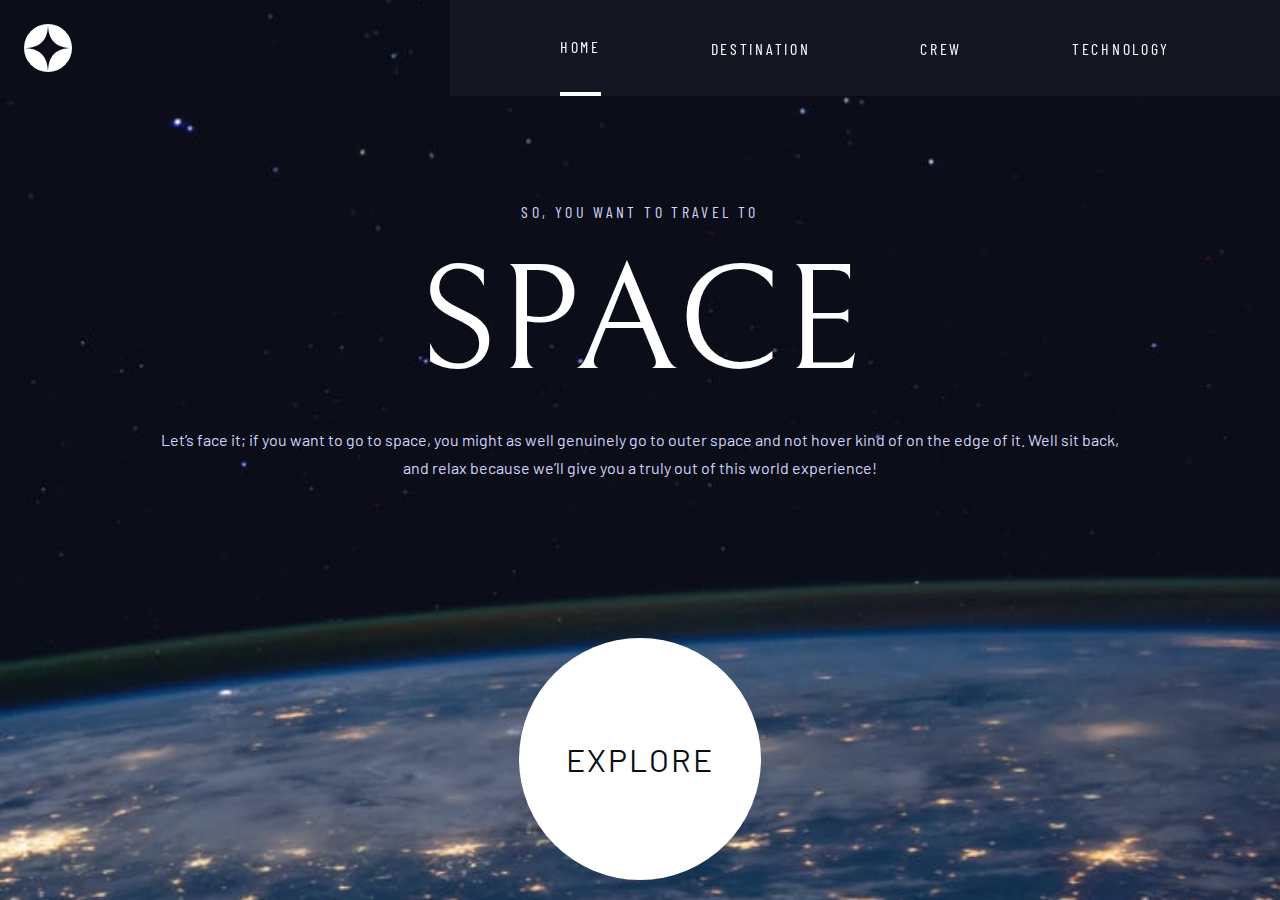
==== starter-code/index.html @ d8cac52e "tela principal pronta" ====
<!DOCTYPE html>
<html lang="pt-BR">
<head>
  <meta charset="UTF-8">
  <meta name="viewport" content="width=device-width, initial-scale=1.0">
  <link rel="preconnect" href="https://fonts.googleapis.com">
  <link rel="preconnect" href="https://fonts.gstatic.com" crossorigin>
  <link href="https://fonts.googleapis.com/css2?family=Barlow+Condensed:wght@100;300;400;500;700&family=Barlow:wght@100;400;500;700&family=Bellefair&display=swap" rel="stylesheet">
  <link rel="icon" type="image/png" sizes="32x32" href="./assets/favicon-32x32.png">
  <link rel="stylesheet" href="/starter-code/assets/styles/indexStyle.css">
  <title>Frontend Mentor | Space tourism website</title>
</head>
<body>  
  <div class="main__container">
    <nav class="navBar">
      <img src="/starter-code/assets/shared/logo.svg" class="svgLogo" alt="logoDoProjetin">
      <li class="row"></li>
      <img src="/starter-code/assets/shared/icon-hamburger.svg" class="amburgerAbrir" alt="" srcset="">
      <ul class="navList">
        <div class="btnFechar">
          <img src="/starter-code/assets/shared/icon-close.svg" class="amburgerFechar" alt="" srcset="">
        </div>
        <div class="ancor__itens">
          <li class="ancor__home"><a class="ancor__item" href="/"><span class="ancor__span">00</span> Home</a></li>
          <li class="ancor__destination"><a class="ancor__item" href="/"><span class="ancor__span">01</span> Destination</a></li>
          <li class="ancor__crew"><a class="ancor__item" href="/"><span class="ancor__span">02</span> Crew</a></li>
          <li class="ancor__Technology"><a class="ancor__item" href="/"><span class="ancor__span">03</span> Technology</a></li>
        </div>
      </ul>
    </nav>
  </div>
  <div class="content__container">
    <div class="title__container">
      <span class="subtitle">so, you want to travel to</span>
      <h1 class="title">space</h1>
      <span class="span__space">
        Let’s face it; if you want to go to space, you might as well genuinely go to outer space and not hover kind of on the edge of it. Well sit back, and relax because we’ll give you a truly out of this world experience!
      </span>
    </div>
    <div class="explore__container">
      <div class="test">
        <a href="/starter-code/destination-moon.html">EXPLORE</a>
      </div>
    </div>
  </div>
  <script src="/starter-code/assets/js/mobile-navbar.js"></script>
</body>
</html>
---- starter-code/assets/styles/indexStyle.css ----
/*MOBILE FIRST!*/
* {
    margin: 0;
    padding: 0;
    box-sizing: border-box;
}

body {
    background-image: url(/starter-code/assets/home/background-home-mobile.jpg);
    background-size: cover;
    background-position: center;
    background-repeat: no-repeat;
    overflow-x: hidden;
    height: 100vh;
}

a {
    text-decoration: none;
}

span {
    color: #D0D6F9;
}

.main__container {
    padding: 24px;
}

.navBar {
    display: flex;
    align-items: center;
    justify-content: space-between;
}

.svgLogo {
    width: 40px;
    height: 40px;
}

.navList {
    font-family: 'Barlow Condensed', sans-serif;
    display: flex;
    flex-direction: column;
    align-items: start;
    padding: 32px 0px 32px 32px;
    gap: 70px;
    position: absolute;
    right: 0;
    bottom: 0;
    width: 65vw;
    height: 100vh;
    transform: translateX(100%);
    letter-spacing: 2.7px;
    transition: .5s;
    background: rgba(255, 255, 255, 0.04);
    backdrop-filter: blur(40.774227142333984px);
}

.ancor__itens {
    display: flex;
    width: 100%;
    flex-direction: column;
}

.amburgerFechar, .amburgerAbrir {
    cursor: pointer;
}

.ancor__home {
    border-right: 4px solid rgba(255, 255, 255);
}

.ancor__home, .ancor__destination, .ancor__crew, .ancor__Technology {
    height: 31px;
    display: flex;
    align-items: center;
}

.ancor__destination:hover, .ancor__crew:hover, .ancor__Technology:hover{
    border-right: 4px solid rgba(255, 255, 255, 0.5);
}

.btnFechar {
    width: 100%;
    position: relative;
}

.off {
    display: none;
}

.on {
    display: block;
}

.navList li {
    list-style: none;
}

.navList a {
    color: #FFF;
    font-weight: 400;
    text-transform: uppercase   ;
}

.btnFechar img {
    position: absolute;
    right:  32px;
}

.ancor__span {
    color: #FFFFFF;
    font-weight: 700;
    font-size: 16PX;
}

.active {
    transform: translateX(0);
}

.content__container {
    padding: 24px;
    text-align: center;
}

.title__container .subtitle {
    font-family: 'Barlow Condensed', sans-serif;
    text-transform: uppercase;
    letter-spacing: 2.7px;
    font-size: 1rem;
}

.title__container .title {
    font-family: 'Bellefair', serif;
    text-transform: uppercase;
    margin: 16px 0px;
    font-weight: 400;
    color: #fff;
    font-size: 5rem;
}

.span__space {
    font-size: 15px;
    font-weight: 400;
    font-family: 'Barlow', serif;
}

.explore__container {
    margin-top: 81px;
    display: flex;
    justify-content: center;
}

.explore__container a {
    font-family: 'Barlow', serif;
    display: flex;
    align-items: center;
    justify-content: center;
    width: 150px;
    height: 150px;
    background-color: #FFF;
    border-radius: 100px;
    color: #0B0D17;
    font-weight: 400;
    letter-spacing: 1.25px;
    font-size: 20px;
    cursor: pointer;
}

/*--------------------------TABLET------------------------*/

@media screen and (min-width: 768px) {

    body {
        background-image: url(/starter-code/assets/home/background-home-tablet.jpg);
    }

    .svgLogo {
        width: 48px;
        height: 48px;
    }

    .amburgerAbrir {
        display: none;
    }

    .navList {
        padding-left: 48px;
        transform: translateX(0%);
        top: 0;
        bottom: auto;
        width: 830px;
        height: 96px;
        padding: 0;
        gap: 0px;
    }

    .ancor__itens {
        flex-direction: row;
        justify-content: space-evenly;
        height: 100vh;
    }

    .ancor__home, .ancor__destination, .ancor__crew, .ancor__Technology {
        height: 100%;
        display: flex;
        align-items: center;
        transition: .2s;
    }

    .ancor__destination:hover, .ancor__crew:hover, .ancor__Technology:hover {
        border-right: none;
        border-bottom: 4px solid rgba(255, 255, 255, 0.5);
    }

    .ancor__span {
        display: none;
    }

    .btnFechar {
        display: none;
    }

    .ancor__home {
        border-right: none;
        border-bottom: 4px solid rgba(255, 255, 255);
    }

    .content__container {
        padding: 106px 159px;
    }

    .content__container .title {
        font-size: 9.375rem;
    }

    .content__container .subtitle {
        letter-spacing: 3.375px;
    }

    .span__space {
        font-size: 16px;
        line-height: 28px;
    }

    .explore__container {
        margin-top: 156px;
    }

    .explore__container a {
        width: 242px;
        height: 242px;
        font-size: 32px;
        border-radius: 999px;
        letter-spacing: 2px;
    }

    .test {
        transition: .5s;
        position: absolute;
    }

    .test:hover {
        margin-bottom: 20vh;
        border: 50px solid rgba(255, 255, 255, 0.137);
        border-radius: 999px;
    }
}

/*---------------------DESKTOP------------------------*/

@media screen and (min-width: 1440px) {
    body {
        background-image: url(/starter-code/assets/home/background-home-desktop.jpg);
    }

    .main__container {
        padding: 64px 0px 0px 55px;
    }

    .navBar {
        display: flex;
        justify-content: flex-start
    }

    .row {
        margin-left: 8vw;
    }

    .navList {
        height: 10vh;
        width: 1000px;
        margin-top: 40px;
    }

    .row {
        height: 1px;
        width: 37vw;
        background: #ffffff3d;
    }

    .ancor__span {
        display: block;
    }
    
    .ancor__item {
        display: flex;
        gap: 11px;
    }

    .content__container {
        display: flex;
        justify-content: space-between;
        align-items: baseline;
        padding: 106px 170px;
    }
    
    .title__container {
        display: flex;
        flex-direction: column;
        align-items: flex-start;
        width: 444px;
    }

    .span__space {
        text-align: justify;
    }

    .test {
        position: absolute;
        margin-right: 250px;
    }
}
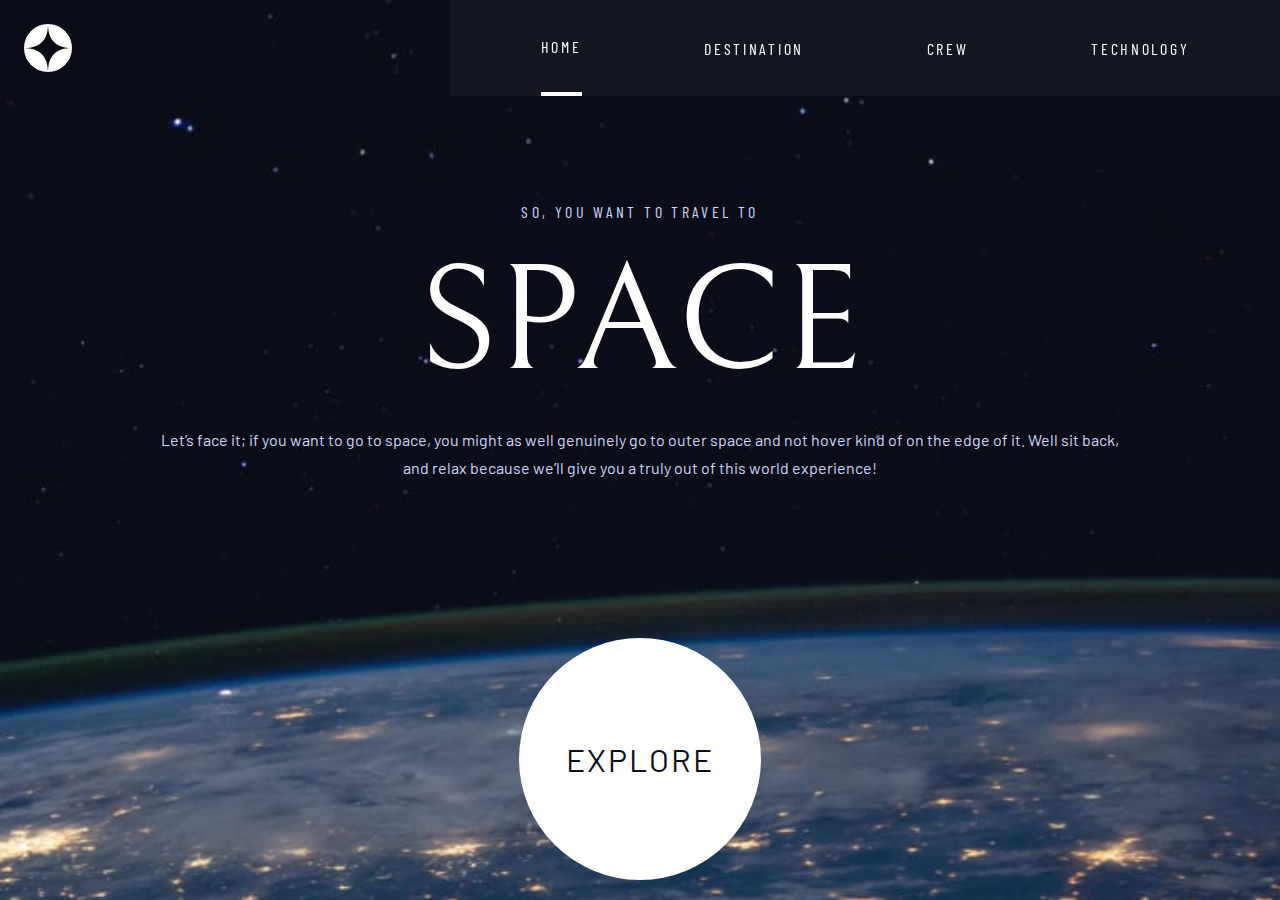
==== commit 73488638: "destination feito" ====
--- a/starter-code/index.html
+++ b/starter-code/index.html
@@ -6,8 +6,8 @@
   <link rel="preconnect" href="https://fonts.googleapis.com">
   <link rel="preconnect" href="https://fonts.gstatic.com" crossorigin>
   <link href="https://fonts.googleapis.com/css2?family=Barlow+Condensed:wght@100;300;400;500;700&family=Barlow:wght@100;400;500;700&family=Bellefair&display=swap" rel="stylesheet">
+  <link rel="stylesheet" href="/starter-code/assets/styles/indexStyle.css">
   <link rel="icon" type="image/png" sizes="32x32" href="./assets/favicon-32x32.png">
-  <link rel="stylesheet" href="/starter-code/assets/styles/indexStyle.css">
   <title>Frontend Mentor | Space tourism website</title>
 </head>
 <body>  
@@ -21,8 +21,8 @@
           <img src="/starter-code/assets/shared/icon-close.svg" class="amburgerFechar" alt="" srcset="">
         </div>
         <div class="ancor__itens">
-          <li class="ancor__home"><a class="ancor__item" href="/"><span class="ancor__span">00</span> Home</a></li>
-          <li class="ancor__destination"><a class="ancor__item" href="/"><span class="ancor__span">01</span> Destination</a></li>
+          <li class="ancor__home"><a class="ancor__item" href="./index.html"><span class="ancor__span">00</span> Home</a></li>
+          <li class="ancor__destination"><a class="ancor__item" href="./destination-moon.html"><span class="ancor__span">01</span> Destination</a></li>
           <li class="ancor__crew"><a class="ancor__item" href="/"><span class="ancor__span">02</span> Crew</a></li>
           <li class="ancor__Technology"><a class="ancor__item" href="/"><span class="ancor__span">03</span> Technology</a></li>
         </div>
--- a/starter-code/assets/styles/indexStyle.css
+++ b/starter-code/assets/styles/indexStyle.css
@@ -58,6 +58,7 @@
 
 .ancor__itens {
     display: flex;
+    gap: 32px;
     width: 100%;
     flex-direction: column;
 }
@@ -117,6 +118,8 @@
 .active {
     transform: translateX(0);
 }
+
+/*-------------------NAVBAR---------------------*/
 
 .content__container {
     padding: 24px;
@@ -261,17 +264,21 @@
     }
 
     .test:hover {
-        margin-bottom: 20vh;
         border: 50px solid rgba(255, 255, 255, 0.137);
         border-radius: 999px;
     }
+
+    .test:not(:hover) {
+        border: 0px solid rgba(255, 255, 255, 0.137);
+      }
 }
 
 /*---------------------DESKTOP------------------------*/
 
-@media screen and (min-width: 1440px) {
+@media screen and (min-width: 1360px) {
     body {
         background-image: url(/starter-code/assets/home/background-home-desktop.jpg);
+        height: auto;
     }
 
     .main__container {
@@ -288,14 +295,14 @@
     }
 
     .navList {
-        height: 10vh;
+        height: 90px;
         width: 1000px;
         margin-top: 40px;
     }
 
     .row {
         height: 1px;
-        width: 37vw;
+        width: 15vw;
         background: #ffffff3d;
     }
 
@@ -312,7 +319,7 @@
         display: flex;
         justify-content: space-between;
         align-items: baseline;
-        padding: 106px 170px;
+        padding: 156px 170px;
     }
     
     .title__container {
@@ -330,4 +337,12 @@
         position: absolute;
         margin-right: 250px;
     }
+}
+
+@media screen and (min-width: 1440px) {
+    .row {
+        height: 1px;
+        width: 40vw;
+        background: #ffffff3d;
+    }
 }